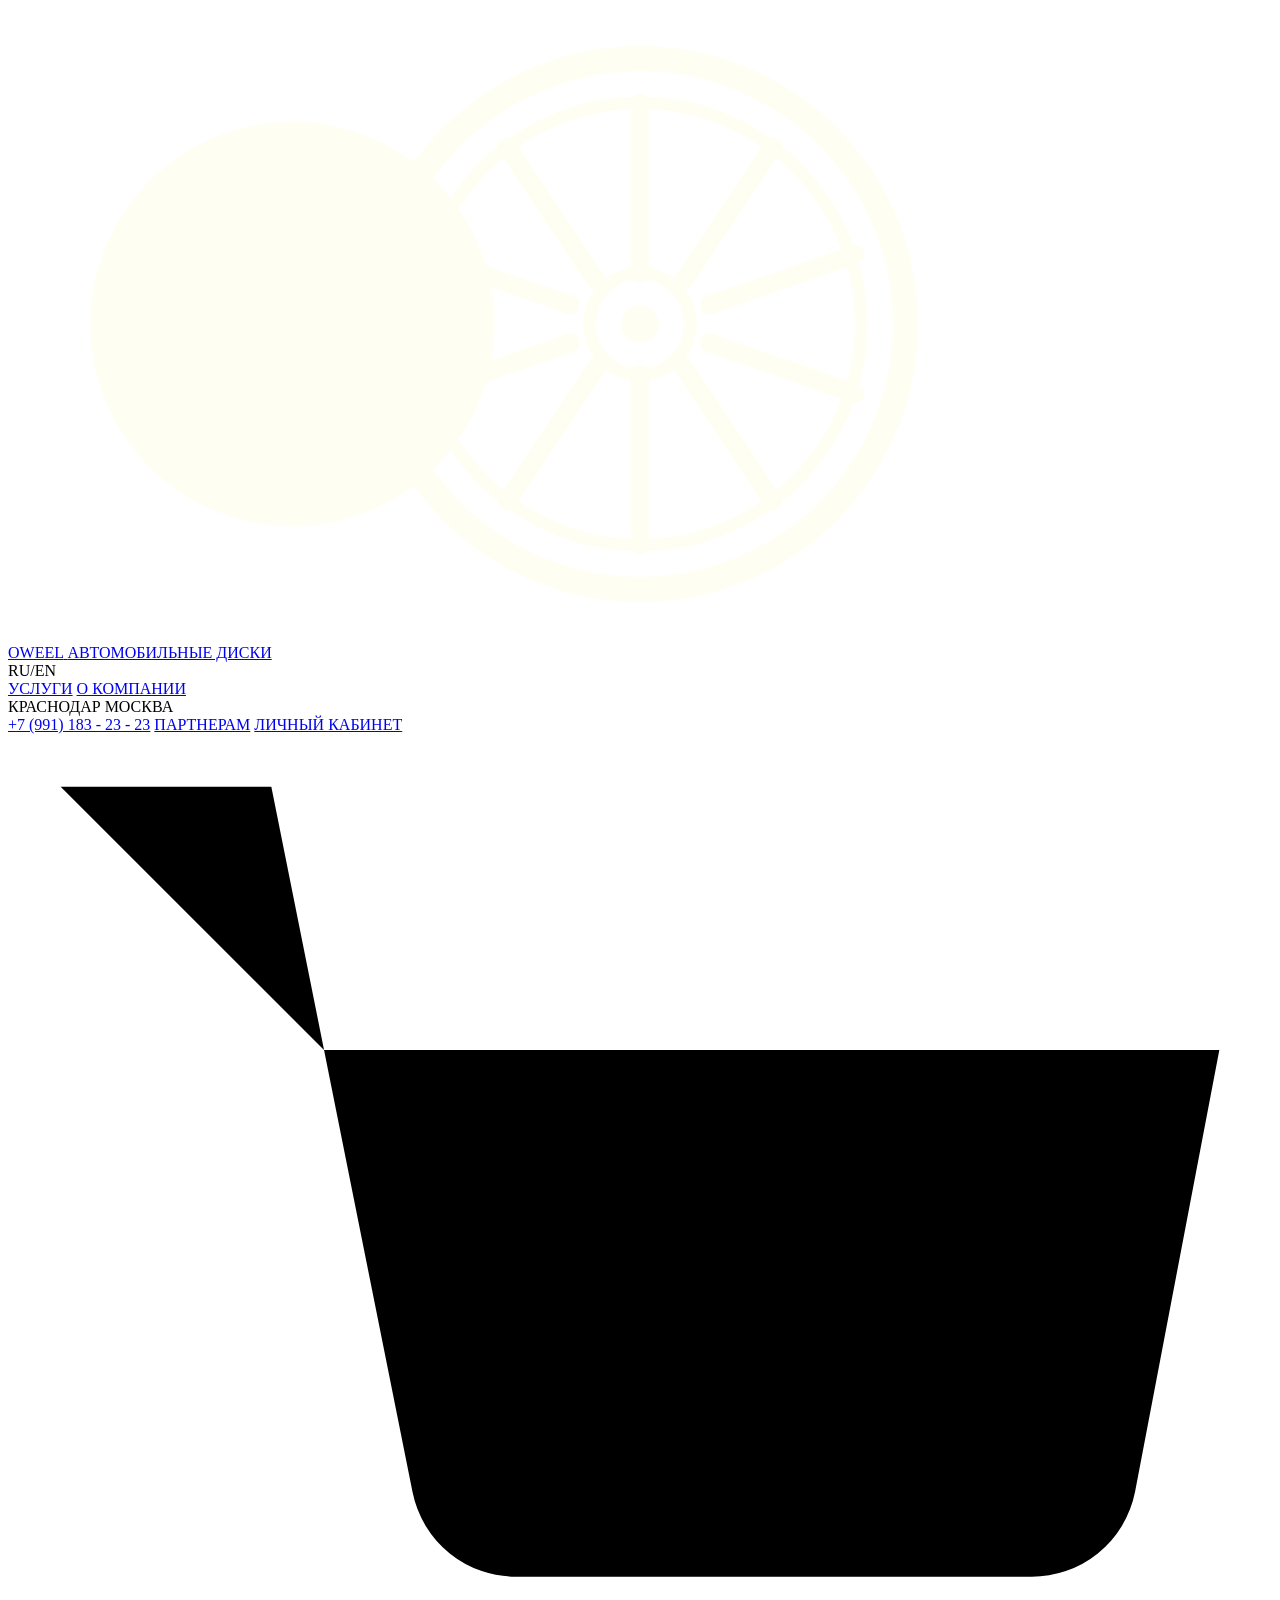
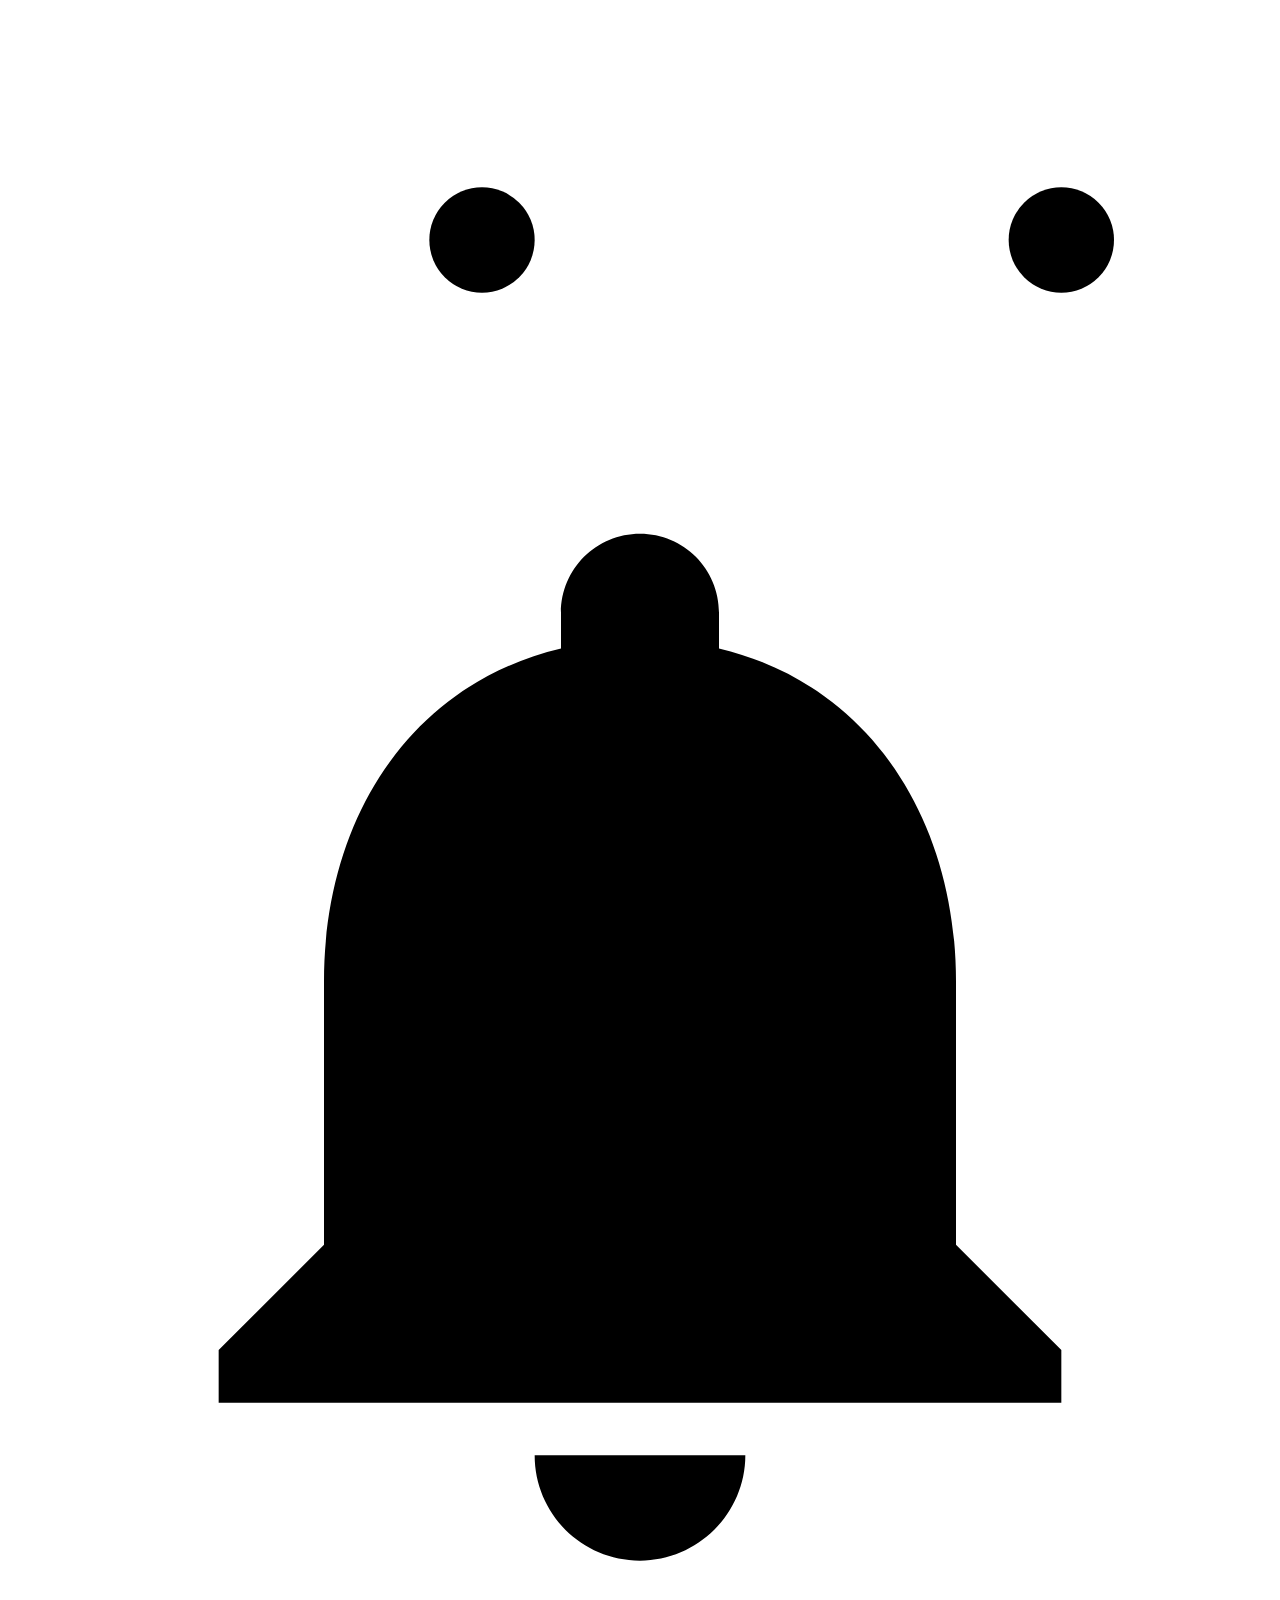
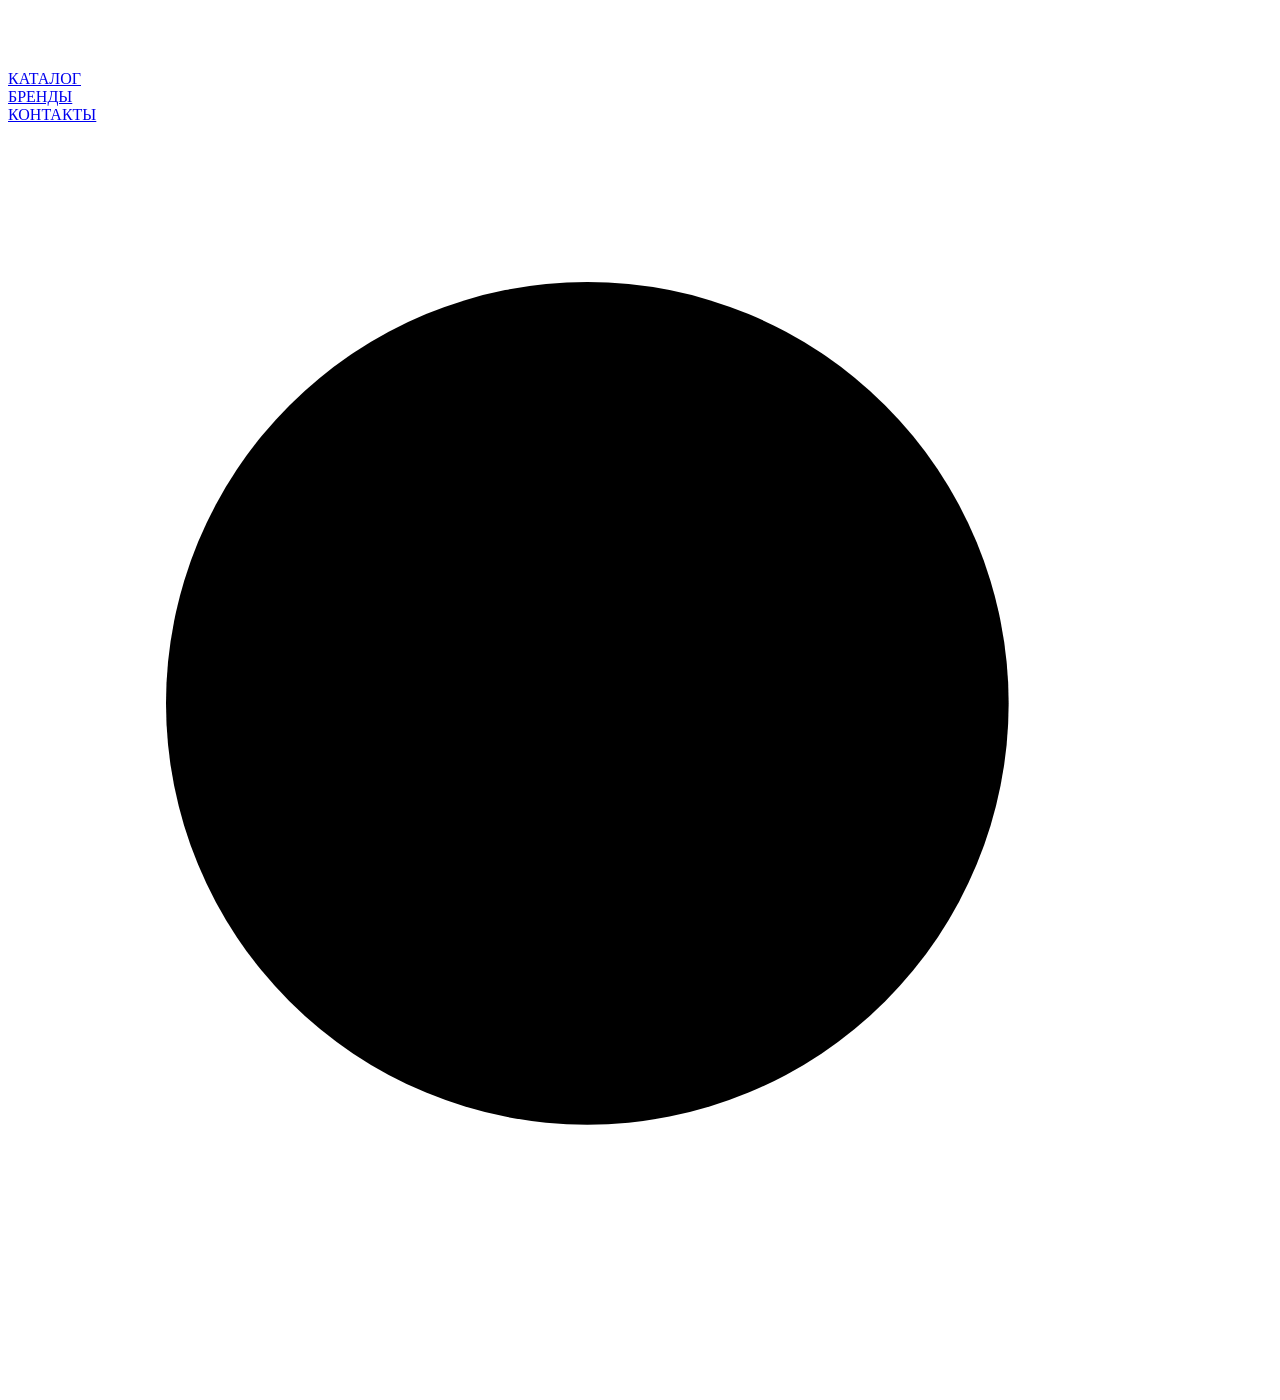
==== index.html @ 5f2a40f8 "Add files via upload" ====
<!DOCTYPE html>
<html lang="en">
<head>
    <meta charset="UTF-8">
    <meta name="viewport" content="width=device-width, initial-scale=1.0">
    <title>OWEEL</title>
    <link rel="stylesheet" href="style.css">
</head>
<body>
    <div class="site-wrapper">
  
        <header class="two-level-header">
          
          <div class="header-left">
            <div class="logo-area">
              <a href="#" class="logo-container">
                <div class="logo-icon">
                  <svg viewBox="0 0 200 100" class="svg-logo">
                    <circle cx="45" cy="50" r="32" fill="#fffef2" />
                    <circle cx="100" cy="50" r="42" fill="none" stroke="#fffef2" stroke-width="4"/>
                    <circle cx="100" cy="50" r="35" fill="none" stroke="#fffef2" stroke-width="2"/>
                    <circle cx="100" cy="50" r="8" fill="none" stroke="#fffef2" stroke-width="2"/>
                    <circle cx="100" cy="50" r="3" fill="#fffef2"/>
                    <path d="M 100 15 L 100 42 M 100 58 L 100 85" stroke="#fffef2" stroke-width="3" stroke-linecap="round"/>
                    <path d="M 66 39 L 89 47 M 111 53 L 134 61" stroke="#fffef2" stroke-width="3" stroke-linecap="round"/>
                    <path d="M 79 78 L 93 57 M 107 43 L 121 22" stroke="#fffef2" stroke-width="3" stroke-linecap="round"/>
                    <path d="M 121 78 L 107 57 M 93 43 L 79 22" stroke="#fffef2" stroke-width="3" stroke-linecap="round"/>
                    <path d="M 134 39 L 111 47 M 89 53 L 66 61" stroke="#fffef2" stroke-width="3" stroke-linecap="round"/>
                  </svg>
                </div>
                <div class="logo-text">
                  <span class="brand-name">OWEEL</span>
                  <span class="brand-sub">АВТОМОБИЛЬНЫЕ ДИСКИ</span>
                </div>
              </a>
              <div class="lang-switch">RU/EN</div>
            </div>
            
            <div class="free-menu-area">
              <nav class="free-nav">
                <a href="#" class="free-link">УСЛУГИ</a>
                <a href="#" class="free-link">О КОМПАНИИ</a>
              </nav>
            </div>
          </div>
      
          <div class="header-right-grid">
            
            <div class="grid-box meta-long-box">
              <div class="geo-select">
                <span class="geo-item active">КРАСНОДАР</span>
                <span class="geo-item">МОСКВА</span>
              </div>
              <a href="tel:+79911832323" class="phone-link">+7 (991) 183 - 23 - 23</a>
              <a href="#" class="meta-link">ПАРТНЕРАМ</a>
              <a href="#" class="meta-link">ЛИЧНЫЙ КАБИНЕТ</a>
            </div>
            
            <div class="grid-box icon-box">
              <svg viewBox="0 0 24 24" class="header-svg-icon stroke-icon"><circle cx="9" cy="21" r="1"></circle><circle cx="20" cy="21" r="1"></circle><path d="M1 1h4l2.68 13.39a2 2 0 0 0 2 1.61h9.72a2 2 0 0 0 2-1.61L23 6H6"></path></svg>
            </div>
            
            <div class="grid-box icon-box">
              <div class="bell-wrapper">
                <svg viewBox="0 0 24 24" class="header-svg-icon fill-icon"><path d="M12 22c1.1 0 2-.9 2-2h-4c0 1.1.89 2 2 2zm6-6v-5c0-3.07-1.64-5.64-4.5-6.32V4c0-.83-.67-1.5-1.5-1.5s-1.5.67-1.5 1.5v.68C7.63 5.36 6 7.92 6 11v5l-2 2v1h16v-1l-2-2z"/></svg>
              </div>
            </div>
      
            <div class="grid-box menu-box catalog-cell">
              <a href="#" class="nav-grid-link">КАТАЛОГ</a>
            </div>
            
            <div class="grid-box menu-box brands-cell">
              <a href="#" class="nav-grid-link">БРЕНДЫ</a>
            </div>
            
            <div class="grid-box menu-box contacts-cell">
              <div class="contacts-inner">
                <a href="#" class="nav-grid-link">КОНТАКТЫ</a>
                <div class="social-dots">
                  <span class="dot"></span>
                  <span class="dot"></span>
                </div>
              </div>
            </div>
            
            <div class="grid-box search-box">
              <svg viewBox="0 0 24 24" class="header-svg-icon stroke-icon"><circle cx="11" cy="11" r="8"></circle><line x1="21" y1="21" x2="16.65" y2="16.65"></line></svg>
            </div>
      
          </div>
        </header>
      
      </div>
      
</body>
</html>
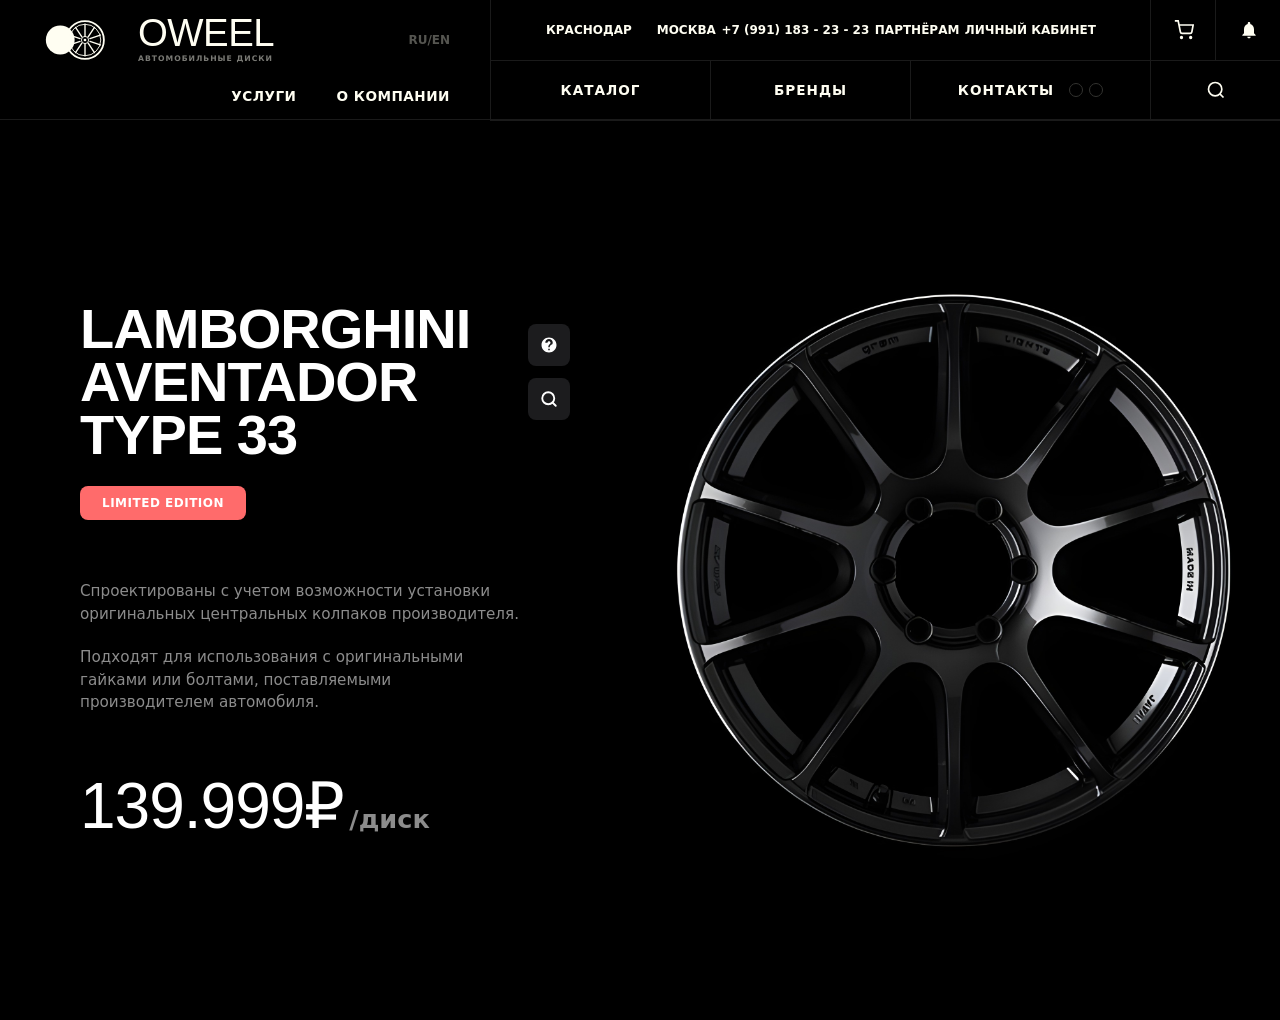
==== commit b064e9db: "the first block has been created" ====
--- a/index.html
+++ b/index.html
@@ -1,97 +1,136 @@
-<!DOCTYPE html>
-<html lang="en">
-<head>
-    <meta charset="UTF-8">
-    <meta name="viewport" content="width=device-width, initial-scale=1.0">
-    <title>OWEEL</title>
-    <link rel="stylesheet" href="style.css">
-</head>
-<body>
-    <div class="site-wrapper">
-  
-        <header class="two-level-header">
-          
-          <div class="header-left">
-            <div class="logo-area">
-              <a href="#" class="logo-container">
-                <div class="logo-icon">
-                  <svg viewBox="0 0 200 100" class="svg-logo">
-                    <circle cx="45" cy="50" r="32" fill="#fffef2" />
-                    <circle cx="100" cy="50" r="42" fill="none" stroke="#fffef2" stroke-width="4"/>
-                    <circle cx="100" cy="50" r="35" fill="none" stroke="#fffef2" stroke-width="2"/>
-                    <circle cx="100" cy="50" r="8" fill="none" stroke="#fffef2" stroke-width="2"/>
-                    <circle cx="100" cy="50" r="3" fill="#fffef2"/>
-                    <path d="M 100 15 L 100 42 M 100 58 L 100 85" stroke="#fffef2" stroke-width="3" stroke-linecap="round"/>
-                    <path d="M 66 39 L 89 47 M 111 53 L 134 61" stroke="#fffef2" stroke-width="3" stroke-linecap="round"/>
-                    <path d="M 79 78 L 93 57 M 107 43 L 121 22" stroke="#fffef2" stroke-width="3" stroke-linecap="round"/>
-                    <path d="M 121 78 L 107 57 M 93 43 L 79 22" stroke="#fffef2" stroke-width="3" stroke-linecap="round"/>
-                    <path d="M 134 39 L 111 47 M 89 53 L 66 61" stroke="#fffef2" stroke-width="3" stroke-linecap="round"/>
-                  </svg>
-                </div>
-                <div class="logo-text">
-                  <span class="brand-name">OWEEL</span>
-                  <span class="brand-sub">АВТОМОБИЛЬНЫЕ ДИСКИ</span>
-                </div>
-              </a>
-              <div class="lang-switch">RU/EN</div>
-            </div>
-            
-            <div class="free-menu-area">
-              <nav class="free-nav">
-                <a href="#" class="free-link">УСЛУГИ</a>
-                <a href="#" class="free-link">О КОМПАНИИ</a>
-              </nav>
-            </div>
-          </div>
-      
-          <div class="header-right-grid">
-            
-            <div class="grid-box meta-long-box">
-              <div class="geo-select">
-                <span class="geo-item active">КРАСНОДАР</span>
-                <span class="geo-item">МОСКВА</span>
-              </div>
-              <a href="tel:+79911832323" class="phone-link">+7 (991) 183 - 23 - 23</a>
-              <a href="#" class="meta-link">ПАРТНЕРАМ</a>
-              <a href="#" class="meta-link">ЛИЧНЫЙ КАБИНЕТ</a>
-            </div>
-            
-            <div class="grid-box icon-box">
-              <svg viewBox="0 0 24 24" class="header-svg-icon stroke-icon"><circle cx="9" cy="21" r="1"></circle><circle cx="20" cy="21" r="1"></circle><path d="M1 1h4l2.68 13.39a2 2 0 0 0 2 1.61h9.72a2 2 0 0 0 2-1.61L23 6H6"></path></svg>
-            </div>
-            
-            <div class="grid-box icon-box">
-              <div class="bell-wrapper">
-                <svg viewBox="0 0 24 24" class="header-svg-icon fill-icon"><path d="M12 22c1.1 0 2-.9 2-2h-4c0 1.1.89 2 2 2zm6-6v-5c0-3.07-1.64-5.64-4.5-6.32V4c0-.83-.67-1.5-1.5-1.5s-1.5.67-1.5 1.5v.68C7.63 5.36 6 7.92 6 11v5l-2 2v1h16v-1l-2-2z"/></svg>
-              </div>
-            </div>
-      
-            <div class="grid-box menu-box catalog-cell">
-              <a href="#" class="nav-grid-link">КАТАЛОГ</a>
-            </div>
-            
-            <div class="grid-box menu-box brands-cell">
-              <a href="#" class="nav-grid-link">БРЕНДЫ</a>
-            </div>
-            
-            <div class="grid-box menu-box contacts-cell">
-              <div class="contacts-inner">
-                <a href="#" class="nav-grid-link">КОНТАКТЫ</a>
-                <div class="social-dots">
-                  <span class="dot"></span>
-                  <span class="dot"></span>
-                </div>
-              </div>
-            </div>
-            
-            <div class="grid-box search-box">
-              <svg viewBox="0 0 24 24" class="header-svg-icon stroke-icon"><circle cx="11" cy="11" r="8"></circle><line x1="21" y1="21" x2="16.65" y2="16.65"></line></svg>
-            </div>
-      
-          </div>
-        </header>
-      
-      </div>
-      
-</body>
+<!DOCTYPE html>
+<html lang="en">
+<head>
+    <meta charset="UTF-8">
+    <meta name="viewport" content="width=device-width, initial-scale=1.0">
+    <title>Document</title>
+    <link rel="stylesheet" href="style.css">
+    <link rel="JavaScript" href="main.js">
+</head>
+<body>
+    <div class="site-wrapper">
+  
+        <header class="two-level-header">
+          
+          <div class="header-left">
+            <div class="logo-area">
+              <a href="#" class="logo-container">
+                <div class="logo-icon">
+                  <svg viewBox="0 0 200 100" class="svg-logo">
+                    <circle cx="45" cy="50" r="32" fill="#fffef2" />
+                    <circle cx="100" cy="50" r="42" fill="none" stroke="#fffef2" stroke-width="4"/>
+                    <circle cx="100" cy="50" r="35" fill="none" stroke="#fffef2" stroke-width="2"/>
+                    <circle cx="100" cy="50" r="8" fill="none" stroke="#fffef2" stroke-width="2"/>
+                    <circle cx="100" cy="50" r="3" fill="#fffef2"/>
+                    <path d="M 100 15 L 100 42 M 100 58 L 100 85" stroke="#fffef2" stroke-width="3" stroke-linecap="round"/>
+                    <path d="M 66 39 L 89 47 M 111 53 L 134 61" stroke="#fffef2" stroke-width="3" stroke-linecap="round"/>
+                    <path d="M 79 78 L 93 57 M 107 43 L 121 22" stroke="#fffef2" stroke-width="3" stroke-linecap="round"/>
+                    <path d="M 121 78 L 107 57 M 93 43 L 79 22" stroke="#fffef2" stroke-width="3" stroke-linecap="round"/>
+                    <path d="M 134 39 L 111 47 M 89 53 L 66 61" stroke="#fffef2" stroke-width="3" stroke-linecap="round"/>
+                  </svg>
+                </div>
+                <div class="logo-text">
+                  <span class="brand-name">OWEEL</span>
+                  <span class="brand-sub">АВТОМОБИЛЬНЫЕ ДИСКИ</span>
+                </div>
+              </a>
+              <div class="lang-switch">RU/EN</div>
+            </div>
+            
+            <div class="free-menu-area">
+              <nav class="free-nav">
+                <a href="#" class="free-link">УСЛУГИ</a>
+                <a href="#" class="free-link">О КОМПАНИИ</a>
+              </nav>
+            </div>
+          </div>
+      
+          <div class="header-right-grid">
+            
+            <div class="grid-box meta-long-box">
+              <div class="geo-select">
+                <span class="geo-item active">КРАСНОДАР</span>
+                <span class="geo-item">МОСКВА</span>
+              </div>
+              <a href="tel:+79911832323" class="phone-link">+7 (991) 183 - 23 - 23</a>
+              <a href="#" class="meta-link">партнёрам</a>
+              <a href="#" class="meta-link">личный кабинет</a>
+            </div>
+            
+            <div class="grid-box icon-box">
+              <svg viewBox="0 0 24 24" class="header-svg-icon stroke-icon"><circle cx="9" cy="21" r="1"></circle><circle cx="20" cy="21" r="1"></circle><path d="M1 1h4l2.68 13.39a2 2 0 0 0 2 1.61h9.72a2 2 0 0 0 2-1.61L23 6H6"></path></svg>
+            </div>
+            
+            <div class="grid-box icon-box">
+              <div class="bell-wrapper">
+                <svg viewBox="0 0 24 24" class="header-svg-icon fill-icon"><path d="M12 22c1.1 0 2-.9 2-2h-4c0 1.1.89 2 2 2zm6-6v-5c0-3.07-1.64-5.64-4.5-6.32V4c0-.83-.67-1.5-1.5-1.5s-1.5.67-1.5 1.5v.68C7.63 5.36 6 7.92 6 11v5l-2 2v1h16v-1l-2-2z"/></svg>
+              </div>
+            </div>
+      
+            <div class="grid-box menu-box catalog-cell">
+              <a href="#" class="nav-grid-link">КАТАЛОГ</a>
+            </div>
+            
+            <div class="grid-box menu-box brands-cell">
+              <a href="#" class="nav-grid-link">БРЕНДЫ</a>
+            </div>
+            
+            <div class="grid-box menu-box contacts-cell">
+              <div class="contacts-inner">
+                <a href="#" class="nav-grid-link">КОНТАКТЫ</a>
+                <div class="social-dots">
+                  <span class="dot"></span>
+                  <span class="dot"></span>
+                </div>
+              </div>
+            </div>
+            
+            <div class="grid-box search-box">
+              <svg viewBox="0 0 24 24" class="header-svg-icon stroke-icon"><circle cx="11" cy="11" r="8"></circle><line x1="21" y1="21" x2="16.65" y2="16.65"></line></svg>
+            </div>
+      
+          </div>
+        </header>
+      </div>
+      <section class="wheel-product-section">
+        <div class="product-container">
+
+          <div class="product-info">
+            <div class="title-wrap">
+              <h1 class="product-title">LAMBORGHINI<br>AVENTADOR<br>TYPE 33</h1>
+              <span class="badge-limited">LIMITED EDITION</span>
+            </div>
+      
+            <div class="product-description">
+              <p>Спроектированы с учетом возможности установки оригинальных центральных колпаков производителя.</p>
+              <p>Подходят для использования с оригинальными гайками или болтами, поставляемыми производителем автомобиля.</p>
+            </div>
+      
+            <div class="product-price-block">
+              <span class="price-value">139.999₽</span><span class="price-unit">/диск</span>
+            </div>
+          </div>
+
+          <div class="product-controls">
+            <button class="control-btn">
+              <svg viewBox="0 0 24 24" width="18" height="18" fill="currentColor">
+                <path d="M12 2C6.48 2 2 6.48 2 12s4.48 10 10 10 10-4.48 10-10S17.52 2 12 2zm1 17h-2v-2h2v2zm2.07-7.75l-.9.92C13.45 12.9 13 13.5 13 15h-2v-.5c0-1.1.45-2.1 1.17-2.83l1.24-1.26c.37-.36.59-.86.59-1.41 0-1.1-.9-2-2-2s-2 .9-2 2H7c0-2.76 2.24-5 5-5s5 2.24 5 5c0 1.04-.42 1.99-1.07 2.75z"/>
+              </svg>
+            </button>
+            <button class="control-btn">
+              <svg viewBox="0 0 24 24" width="18" height="18" fill="none" stroke="currentColor" stroke-width="2.5" stroke-linecap="round" stroke-linejoin="round">
+                <circle cx="11" cy="11" r="8"></circle>
+                <line x1="21" y1="21" x2="16.65" y2="16.65"></line>
+              </svg>
+            </button>
+          </div>
+
+          <div class="product-image-wrap">
+            <img src="IMG/Gramlights 57Trans- X 19_ x 9 100_5 36mm $670AUD (1).jfif" alt="Lamborghini Aventador Type 33 Wheel" class="wheel-main-img">
+          </div>
+      
+        </div>
+      </section>
+      
+</body>
 </html>
--- a/style.css
+++ b/style.css
@@ -0,0 +1,424 @@
+* {
+    box-sizing: border-box;
+    margin: 0;
+    padding: 0;
+  }
+  
+  .site-wrapper {
+    background-color: #000000;
+    color: #fffef2;
+    font-family: system-ui, -apple-system, sans-serif;
+
+  }
+  
+  .two-level-header {
+    display: flex;
+    justify-content: space-between;
+    background-color: #000000;
+    border-bottom: 1px solid #1a1a1a;
+    height: 120px;
+  }
+  
+  .header-left {
+    display: flex;
+    flex-direction: column;
+    justify-content: space-between;
+    flex: 1;
+    padding: 15px 40px;
+  }
+  
+  .logo-area {
+    display: flex;
+    justify-content: space-between;
+    align-items: center;
+    width: 100%;
+    height: 50px;
+  }
+  
+  .logo-container {
+    display: flex;
+    align-items: center;
+    gap: 8px;
+    text-decoration: none;
+    color: #fffef2;
+    height: 100%;
+  }
+  
+  .logo-icon {
+    width: 90px;
+    height: 50px;
+    display: flex;
+    align-items: center;
+  }
+  
+  .svg-logo {
+    width: 100%;
+    height: 100%;
+  }
+  
+  .logo-text {
+    display: flex;
+    flex-direction: column;
+    justify-content: center;
+  }
+  
+  .brand-name {
+    display: block;
+    font-family: 'Arial Black', Impact, sans-serif;
+    font-size: 2.4rem;
+    line-height: 0.85;
+    letter-spacing: -0.5px;
+  }
+  
+  .brand-sub {
+    display: block;
+    font-size: 0.48rem;
+    color: #7a7a75;
+    letter-spacing: 1px;
+    margin-top: 5px;
+    font-weight: bold;
+  }
+  
+  .lang-switch {
+    color: #555550;
+    font-size: 0.75rem;
+    font-weight: bold;
+  }
+  
+  .free-menu-area {
+    display: flex;
+    justify-content: flex-end;
+    width: 100%;
+  }
+  
+  .free-nav {
+    display: flex;
+    gap: 40px;
+  }
+  
+  .free-link {
+    color: #fffef2;
+    text-decoration: none;
+    font-weight: bold;
+    font-size: 0.85rem;
+    letter-spacing: 0.5px;
+  }
+  
+  .header-right-grid {
+    display: grid;
+    grid-template-columns: 660px 65px 65px;
+    grid-template-rows: 60px 60px;
+  }
+  
+  .grid-box {
+    border-left: 1px solid #1a1a1a;
+    border-bottom: 1px solid #1a1a1a;
+    display: flex;
+    align-items: center;
+    justify-content: center;
+    margin-right: -1px;
+    margin-bottom: -1px;
+  }
+  
+  .meta-long-box {
+    grid-column: 1;
+    grid-row: 1;
+    font-size: 0.75rem;
+    justify-content: space-between;
+    padding: 0 55px;
+    white-space: nowrap;
+  }
+  
+  .geo-select {
+    display: flex;
+    gap: 25px;
+  }
+  
+  .geo-item {
+    color: #fffef2;
+    font-weight: bold;
+  }
+  
+  .geo-item.active {
+    color: #fffef2;
+  }
+  
+  .phone-link {
+    color: #fffef2;
+    text-decoration: none;
+    font-weight: bold;
+    white-space: nowrap;
+  }
+  
+  .meta-link {
+    color: #fffef2;
+    text-decoration: none;
+    font-weight: bold;
+    text-transform: uppercase;
+  }
+  
+  .icon-box {
+    color: #fffef2;
+  }
+  
+  .bell-wrapper {
+    position: relative;
+    display: flex;
+    align-items: center;
+    justify-content: center;
+  }
+  
+  .catalog-cell {
+    grid-column: 1;
+    grid-row: 2;
+    justify-content: center;
+    padding: 0;
+    width: 220px;
+  }
+  
+  .brands-cell {
+    grid-column: 1;
+    grid-row: 2;
+    margin-left: 220px;
+    width: 200px;
+  }
+  
+  .contacts-cell {
+    grid-column: 1;
+    grid-row: 2;
+    margin-left: 420px;
+    width: 240px;
+    justify-content: center;
+    padding: 0;
+  }
+  
+  .contacts-inner {
+    display: flex;
+    align-items: center;
+    justify-content: center;
+    gap: 15px;
+  }
+  
+  .social-dots {
+    display: flex;
+    gap: 6px;
+  }
+  
+  .dot {
+    width: 14px;
+    height: 14px;
+    border-radius: 50%;
+    border: 1px solid #333330;
+  }
+  
+  .nav-grid-link {
+    color: #fffef2;
+    text-decoration: none;
+    font-weight: bold;
+    font-size: 0.85rem;
+    letter-spacing: 1px;
+  }
+  
+  .search-box {
+    grid-column: 2 / 4;
+    grid-row: 2;
+    cursor: pointer;
+    color: #fffef2;
+  }
+  
+  .header-svg-icon {
+    width: 20px;
+    height: 20px;
+  }
+  
+  .header-svg-icon.stroke-icon {
+    fill: none;
+    stroke: currentColor;
+    stroke-width: 2;
+  }
+  
+  .header-svg-icon.fill-icon {
+    fill: currentColor;
+  }
+  
+  @media (max-width: 1200px) {
+    .two-level-header { 
+        height: auto; 
+        flex-direction: column; }
+    .header-left { 
+        width: 100%; 
+        gap: 15px; 
+        padding: 20px; 
+    }
+    .header-right-grid { 
+        width: 100%; 
+        grid-template-columns: 1fr 65px 65px; 
+    }
+    .catalog-cell, .brands-cell, .contacts-cell { 
+        margin-left: 0; 
+        width: auto; 
+        justify-content: center; 
+    }
+    .contacts-inner { 
+        padding: 0; 
+    }
+    .social-dots { 
+        display: none; 
+    }
+    .meta-long-box { 
+        white-space: normal; 
+        height: auto; 
+        padding: 15px; gap: 
+15px; flex-wrap: wrap; }
+  }
+  * {
+    box-sizing: border-box;
+    margin: 0;
+    padding: 0;
+  }
+  
+  .wheel-product-section {
+    background-color: #000000;
+    color: #ffffff;
+    font-family: system-ui, -apple-system, sans-serif;
+    min-height: 100vh;
+    display: flex;
+    align-items: center;
+    padding: 60px 80px;
+    overflow: hidden;
+  }
+  
+  .product-container {
+    display: flex;
+    width: 100%;
+    max-width: 1800px;
+    margin: 0 auto;
+    position: relative;
+    align-items: center;
+  }
+  
+  .product-info {
+    flex: 1;
+    max-width: 550px;
+    display: flex;
+    flex-direction: column;
+    z-index: 2;
+  }
+  
+  .title-wrap {
+    margin-bottom: 60px;
+  }
+  
+  .product-title {
+    font-family: 'Arial Black', Impact, sans-serif;
+    font-size: 4.5rem;
+    line-height: 0.95;
+    text-transform: uppercase;
+    letter-spacing: -1px;
+    margin-bottom: 25px;
+  }
+  
+  .badge-limited {
+    display: inline-block;
+    background-color: #ff6b6b;
+    color: #ffffff;
+    font-size: 0.75rem;
+    font-weight: bold;
+    padding: 10px 22px;
+    border-radius: 8px;
+    letter-spacing: 0.5px;
+  }
+  
+  .product-description {
+    display: flex;
+    flex-direction: column;
+    gap: 20px;
+    margin-bottom: 60px;
+    max-width: 440px;
+  }
+  
+  .product-description p {
+    color: #8c8c8c;
+    font-size: 0.95rem;
+    line-height: 1.5;
+    font-weight: 500;
+  }
+  
+  .product-price-block {
+    display: flex;
+    align-items: baseline;
+  }
+  
+  .price-value {
+    font-family: 'Arial Black', Impact, sans-serif;
+    font-size: 5rem;
+    line-height: 1;
+    letter-spacing: -1px;
+  }
+  
+  .price-unit {
+    font-family: system-ui, -apple-system, sans-serif;
+    color: #8c8c8c;
+    font-size: 1.6rem;
+    font-weight: bold;
+    margin-left: 5px;
+  }
+  
+  .product-controls {
+    display: flex;
+    flex-direction: column;
+    gap: 12px;
+    position: absolute;
+    left: 45%;
+    top: 60px;
+    z-index: 3;
+  }
+  
+  .control-btn {
+    width: 42px;
+    height: 42px;
+    background-color: #1c1c1e;
+    border: none;
+    border-radius: 8px;
+    color: #ffffff;
+    display: flex;
+    align-items: center;
+    justify-content: center;
+    cursor: pointer;
+    transition: background-color 0.2s;
+  }
+  
+  .control-btn:hover {
+    background-color: #2c2c2e;
+  }
+  
+  .product-image-wrap {
+    flex: 1.4;
+    display: flex;
+    justify-content: flex-end;
+    position: relative;
+    right: -80px;
+  }
+  
+  .wheel-main-img {
+    width: 100%;
+    max-width: 920px;
+    height: auto;
+    object-fit: contain;
+    display: block;
+  }
+
+  @media (max-width: 1400px) {
+    .product-title { font-size: 3.5rem; }
+    .price-value { font-size: 4rem; }
+    .product-controls { left: 40%; }
+  }
+  
+  @media (max-width: 1100px) {
+    .wheel-product-section { padding: 40px; }
+    .product-container { flex-direction: column; align-items: flex-start; }
+    .product-controls { position: static; flex-direction: row; margin-bottom: 40px; }
+    .product-image-wrap { right: 0; justify-content: center; width: 100%; }
+    .wheel-main-img { max-width: 100%; }
+  }
+  
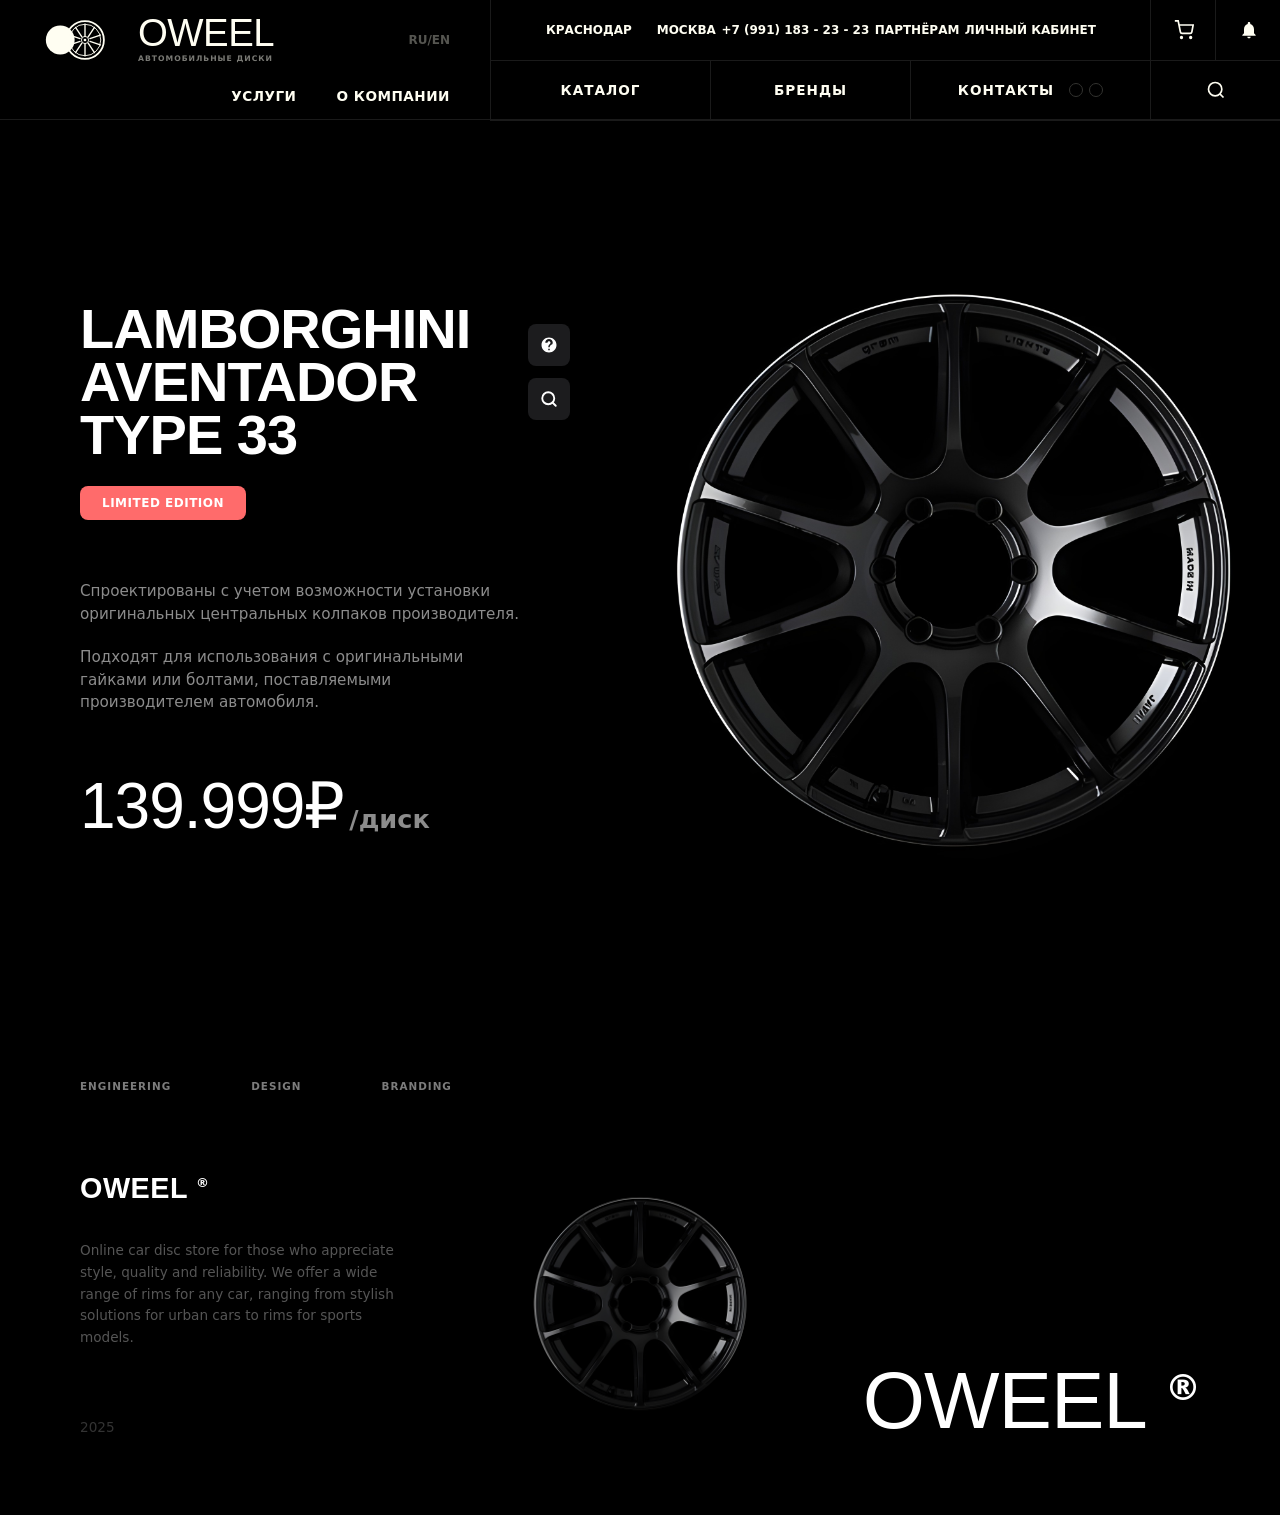
==== commit f8630a2c: "a section about the company has been created" ====
--- a/index.html
+++ b/index.html
@@ -30,7 +30,7 @@
                   </svg>
                 </div>
                 <div class="logo-text">
-                  <span class="brand-name">OWEEL</span>
+                  <span href="index.html" class="brand-name">OWEEL</span>
                   <span class="brand-sub">АВТОМОБИЛЬНЫЕ ДИСКИ</span>
                 </div>
               </a>
@@ -40,7 +40,7 @@
             <div class="free-menu-area">
               <nav class="free-nav">
                 <a href="#" class="free-link">УСЛУГИ</a>
-                <a href="#" class="free-link">О КОМПАНИИ</a>
+                <a href="About the company.html" class="free-link">О КОМПАНИИ</a>
               </nav>
             </div>
           </div>
@@ -131,6 +131,37 @@
       
         </div>
       </section>
+      <section class="oweel-footer">
+        <div class="footer-container">
+
+          <div class="footer-top-row">
+            <span class="footer-tag">ENGINEERING</span>
+            <span class="footer-tag">DESIGN</span>
+            <span class="footer-tag">BRANDING</span>
+          </div>
+      
+          <div class="footer-main-content">
+
+            <div class="footer-info-block">
+              <h2 class="footer-brand-title">OWEEL <sup>®</sup></h2>
+              <p class="footer-description">
+                Online car disc store for those who appreciate style, quality and reliability. We offer a wide range of rims for any car, ranging from stylish solutions for urban cars to rims for sports models.
+              </p>
+              <span class="footer-year">2025</span>
+            </div>
+
+            <div class="footer-wheel-wrap">
+              <img src="IMG/Gramlights 57Trans- X 19_ x 9 100_5 36mm $670AUD (1).jfif" alt="Oweel Wheel" class="footer-wheel-img">
+            </div>
+
+            <div class="footer-logo-wrap">
+              <div class="massive-logo-text">OWEEL <sup>®</sup></div>
+            </div>
+      
+          </div>
+      
+        </div>
+      </section>
       
 </body>
 </html>
--- a/style.css
+++ b/style.css
@@ -421,4 +421,129 @@
     .product-image-wrap { right: 0; justify-content: center; width: 100%; }
     .wheel-main-img { max-width: 100%; }
   }
+  * {
+    box-sizing: border-box;
+    margin: 0;
+    padding: 0;
+  }
+  
+  .oweel-footer {
+    background-color: #000000;
+    color: #ffffff;
+    font-family: system-ui, -apple-system, sans-serif;
+    padding: 60px 80px 80px 80px;
+    overflow: hidden;
+  }
+  
+  .footer-container {
+    max-width: 1800px;
+    margin: 0 auto;
+    display: flex;
+    flex-direction: column;
+  }
+  
+  .footer-top-row {
+    display: flex;
+    gap: 80px;
+    margin-bottom: 80px;
+  }
+  
+  .footer-tag {
+    color: #7c7c7c;
+    font-size: 0.65rem;
+    font-weight: bold;
+    letter-spacing: 1px;
+    text-transform: uppercase;
+  }
+  
+  .footer-main-content {
+    display: flex;
+    justify-content: space-between;
+    align-items: flex-end;
+    position: relative;
+    width: 100%;
+  }
+
+  .footer-info-block {
+    max-width: 320px;
+    display: flex;
+    flex-direction: column;
+    z-index: 2;
+  }
+  
+  .footer-brand-title {
+    font-family: 'Arial Black', Impact, sans-serif;
+    font-size: 1.8rem;
+    letter-spacing: 0.5px;
+    margin-bottom: 35px;
+    text-transform: uppercase;
+  }
+  
+  .footer-brand-title sup,
+  .massive-logo-text sup {
+    font-family: system-ui, sans-serif;
+    font-size: 0.45em;
+    top: -0.6em;
+    font-weight: bold;
+  }
+  
+  .footer-description {
+    color: #555555;
+    font-size: 0.85rem;
+    line-height: 1.6;
+    font-weight: 500;
+    margin-bottom: 70px;
+  }
+  
+  .footer-year {
+    color: #333333;
+    font-size: 0.85rem;
+    font-weight: 500;
+  }
+
+  .footer-wheel-wrap {
+    position: absolute;
+    left: 50%;
+    top: 50%;
+    transform: translate(-50%, -50%);
+    display: flex;
+    align-items: center;
+    justify-content: center;
+    z-index: 1;
+  }
+  
+  .footer-wheel-img {
+    width: 250px;
+    height: 250px;
+    object-fit: contain;
+    opacity: 0.7;
+  }
+  
+  /* ПРАВАЯ ЧАСТЬ */
+  .footer-logo-wrap {
+    display: flex;
+    align-items: flex-end;
+    z-index: 2;
+  }
+  
+  .massive-logo-text {
+    font-family: 'Arial Black', Impact, sans-serif;
+    font-size: 5rem;
+    line-height: 0.85;
+    letter-spacing: -1px;
+    text-transform: uppercase;
+  }
+
+  @media (max-width: 1200px) {
+    .massive-logo-text { font-size: 3.5rem; }
+    .footer-top-row { gap: 40px; margin-bottom: 50px; }
+  }
+  
+  @media (max-width: 992px) {
+    .oweel-footer { padding: 40px 30px; }
+    .footer-main-content { flex-direction: column; align-items: flex-start; gap: 40px; position: static; }
+    .footer-wheel-wrap { position: static; transform: none; margin: 20px auto; }
+    .footer-logo-wrap { width: 100%; justify-content: flex-end; }
+    .footer-description { margin-bottom: 40px; }
+  }
   
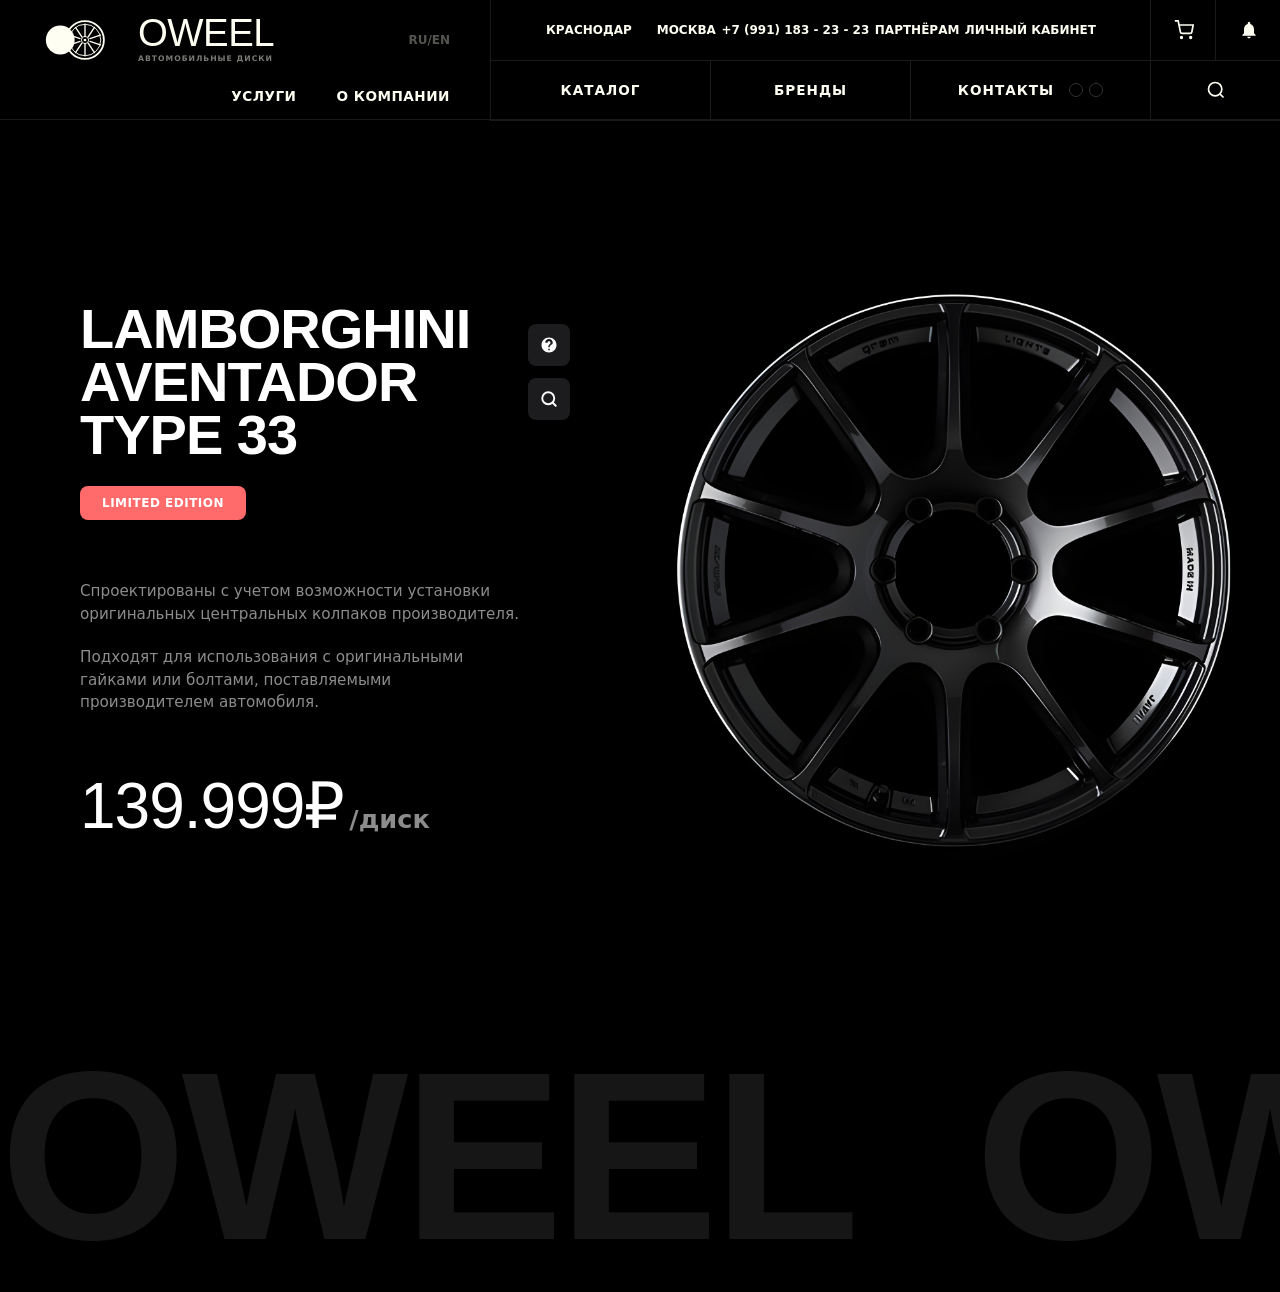
==== commit 2ecc128d: "scrolling text on the home page" ====
--- a/index.html
+++ b/index.html
@@ -44,7 +44,7 @@
               </nav>
             </div>
           </div>
-      
+                
           <div class="header-right-grid">
             
             <div class="grid-box meta-long-box">
@@ -131,37 +131,21 @@
       
         </div>
       </section>
-      <section class="oweel-footer">
-        <div class="footer-container">
-
-          <div class="footer-top-row">
-            <span class="footer-tag">ENGINEERING</span>
-            <span class="footer-tag">DESIGN</span>
-            <span class="footer-tag">BRANDING</span>
+      <div class="marquee-section">
+        <div class="marquee-wrapper">
+          <div class="marquee-content">
+            <span>OWEEL</span>
+            <span>OWEEL</span>
+            <span>OWEEL</span>
+            <span>OWEEL</span>
           </div>
-      
-          <div class="footer-main-content">
-
-            <div class="footer-info-block">
-              <h2 class="footer-brand-title">OWEEL <sup>®</sup></h2>
-              <p class="footer-description">
-                Online car disc store for those who appreciate style, quality and reliability. We offer a wide range of rims for any car, ranging from stylish solutions for urban cars to rims for sports models.
-              </p>
-              <span class="footer-year">2025</span>
-            </div>
-
-            <div class="footer-wheel-wrap">
-              <img src="IMG/Gramlights 57Trans- X 19_ x 9 100_5 36mm $670AUD (1).jfif" alt="Oweel Wheel" class="footer-wheel-img">
-            </div>
-
-            <div class="footer-logo-wrap">
-              <div class="massive-logo-text">OWEEL <sup>®</sup></div>
-            </div>
-      
+          <div class="marquee-content" aria-hidden="true">
+            <span>OWEEL</span>
+            <span>OWEEL</span>
+            <span>OWEEL</span>
+            <span>OWEEL</span>
           </div>
-      
         </div>
-      </section>
-      
+      </div>
 </body>
 </html>
--- a/style.css
+++ b/style.css
@@ -546,4 +546,76 @@
     .footer-logo-wrap { width: 100%; justify-content: flex-end; }
     .footer-description { margin-bottom: 40px; }
   }
+  * {
+    box-sizing: border-box;
+    margin: 0;
+    padding: 0;
+  }
+  
+  .marquee-section {
+    background-color: #000000;
+    overflow: hidden;
+    padding: 40px 0;
+    width: 100%;
+  }
+  
+  .marquee-wrapper {
+    display: flex;
+    user-select: none;
+    width: max-content;
+  }
+  
+  .marquee-content {
+    display: flex;
+    align-items: center;
+    flex-shrink: 0;
+    gap: 120px;
+    padding-right: 120px;
+    animation: scroll-right-to-left 50s linear infinite;
+  }
+  
+  .marquee-content span {
+    color: #161616;
+    font-family: 'Arial Black', Impact, sans-serif;
+    font-size: 15rem;
+    font-weight: 900;
+    line-height: 0.8;
+    text-transform: uppercase;
+    letter-spacing: -5px;
+    white-space: nowrap;
+  }
+  
+  @keyframes scroll-right-to-left {
+    0% {
+      transform: translate3d(0, 0, 0);
+    }
+    100% {
+      transform: translate3d(-100%, 0, 0);
+    }
+  }
+  
+  @media (max-width: 1024px) {
+    .marquee-content span {
+      font-size: 10rem;
+      letter-spacing: -3px;
+    }
+    .marquee-content {
+      gap: 80px;
+      padding-right: 80px;
+    }
+  }
+  
+  @media (max-width: 768px) {
+    .marquee-content span {
+      font-size: 6rem;
+      letter-spacing: -2px;
+    }
+    .marquee-content {
+      gap: 40px;
+      padding-right: 40px;
+    }
+    .marquee-section {
+      padding: 20px 0;
+    }
+  }
   
